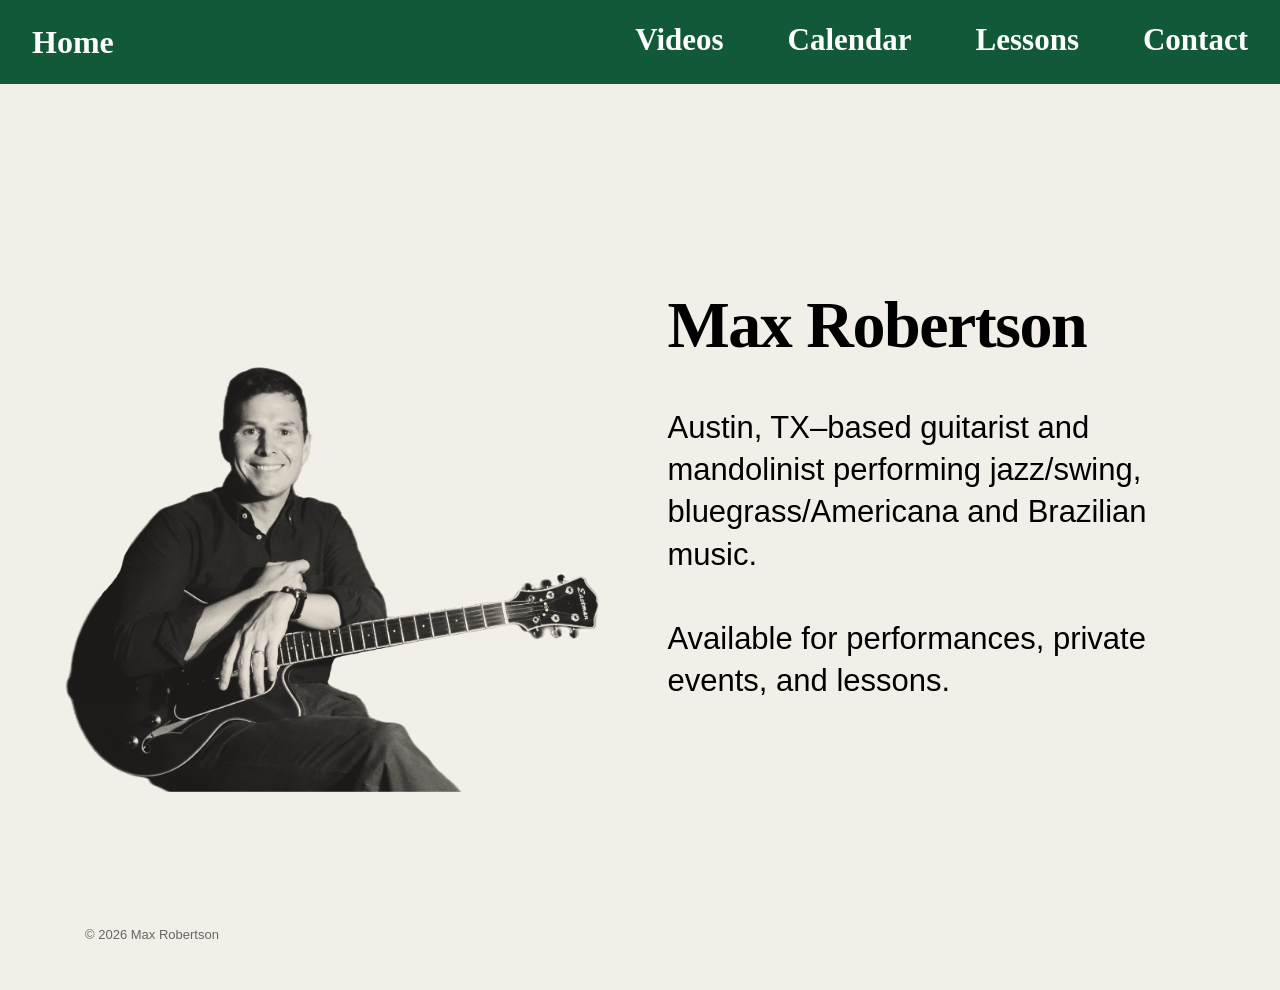
==== index.html @ 99ddce04 "Add files via upload" ====
<!doctype html>
<html lang="en">
<head>
  <meta charset="utf-8">
  <meta name="viewport" content="width=device-width, initial-scale=1">
  <title>Max Robertson</title>
  <link rel="stylesheet" href="style.css">
</head>
<body>
  <header class="site-header">
    <a class="brand" href="index.html">Home</a>
    <nav>
      <a class="" href="videos.html">Videos</a>
      <a class="" href="calendar.html">Calendar</a>
      <a class="" href="lessons.html">Lessons</a>
      <a class="" href="contact.html">Contact</a>
    </nav>
  </header>

  <main class="hero">
    <div class="hero-photo"><img src="images/max-robertson.png" alt="Max Robertson with guitar"></div>
    <div class="hero-copy">
      <h1>Max Robertson</h1>
      <p>Austin, TX–based guitarist and mandolinist performing jazz/swing, bluegrass/Americana and Brazilian music.</p>
      <p>Available for performances, private events, and lessons.</p>
    </div>
  </main>

  <footer>© 2026 Max Robertson</footer>
</body>
</html>
---- style.css ----
*{box-sizing:border-box}
:root{--bg:#F2EFE9;--green:#125A37;--text:#000;--muted:#444;--line:#cfcac1}
html,body{margin:0;min-height:100%;background:var(--bg);color:var(--text)}
body{font-family:Arial,Helvetica,sans-serif;line-height:1.5}
.site-header{height:84px;background:var(--green);display:flex;align-items:center;justify-content:space-between;padding:0 32px;color:#fff}
.brand,nav a{font-family:Georgia,'Times New Roman',serif;font-weight:700;color:#fff;text-decoration:none}
.brand{font-size:32px}
nav{display:flex;align-items:center;gap:64px}
nav a{font-size:31px;line-height:1;border-bottom:2px solid transparent;padding-bottom:3px}
nav a:hover,nav a.active{border-bottom-color:#fff}
.hero{max-width:1366px;min-height:calc(100vh - 84px);margin:0 auto;padding:105px 55px 55px;display:grid;grid-template-columns:1fr 1fr;gap:45px;align-items:center}
.hero-photo{height:550px;display:flex;align-items:flex-end;justify-content:center;overflow:hidden}
.hero-photo img{width:100%;height:100%;object-fit:contain;object-position:center bottom}
.hero-copy{padding:0 35px 0 5px;align-self:center}
.hero h1{font-family:Georgia,'Times New Roman',serif;font-size:66px;line-height:1.05;margin:0 0 48px;font-weight:700;letter-spacing:-1.5px}
.hero p{font-size:31px;line-height:1.36;margin:0 0 42px;max-width:570px}
.page{max-width:1200px;margin:0 auto;padding:70px 45px 100px}
.page h1{font-family:Georgia,'Times New Roman',serif;font-size:60px;line-height:1.05;margin:0 0 20px}
.intro{font-size:20px;color:var(--muted);margin:0 0 40px;max-width:700px}
.video-grid{display:grid;grid-template-columns:repeat(2,1fr);gap:30px}
.video{aspect-ratio:16/9;background:#111}.video iframe{width:100%;height:100%;border:0}
.calendar-placeholder{min-height:600px;border:1px dashed var(--line);display:grid;place-items:center;text-align:center;color:var(--muted);font-size:18px}
.lesson-page{display:grid;grid-template-columns:1fr 1fr;gap:70px;align-items:center}.lesson-photo{aspect-ratio:4/5;background:#e4e0d8;display:grid;place-items:center}.photo-placeholder{color:#888;letter-spacing:.12em;font-size:13px}.lesson-page h1{font-size:56px}.lesson-page p{font-size:21px;line-height:1.55}
.narrow{max-width:760px}form{display:grid;gap:10px}label{font-size:16px;margin-top:12px}input,textarea{width:100%;padding:12px;border:1px solid #aaa;background:#fff;font:inherit;font-size:17px}textarea{resize:vertical}.button{display:inline-block;margin-top:12px;padding:11px 18px;background:var(--green);color:#fff;border:0;font:inherit;cursor:pointer;text-decoration:none}
footer{max-width:1200px;margin:0 auto;padding:25px 45px 45px;color:#666;font-size:13px}
@media(max-width:800px){.site-header{height:auto;min-height:84px;padding:20px 22px;align-items:flex-start;gap:20px}.brand{font-size:27px}nav{gap:18px;flex-wrap:wrap;justify-content:flex-end}nav a{font-size:22px}.hero{grid-template-columns:1fr;min-height:auto;padding:45px 25px 65px;gap:20px}.hero-photo{height:440px}.hero-copy{padding:0}.hero h1{font-size:48px;margin-bottom:30px}.hero p{font-size:24px}.page{padding:50px 25px 80px}.page h1{font-size:46px}.video-grid{grid-template-columns:1fr}.lesson-page{grid-template-columns:1fr;gap:35px}.lesson-page h1{font-size:46px}footer{padding:25px}}
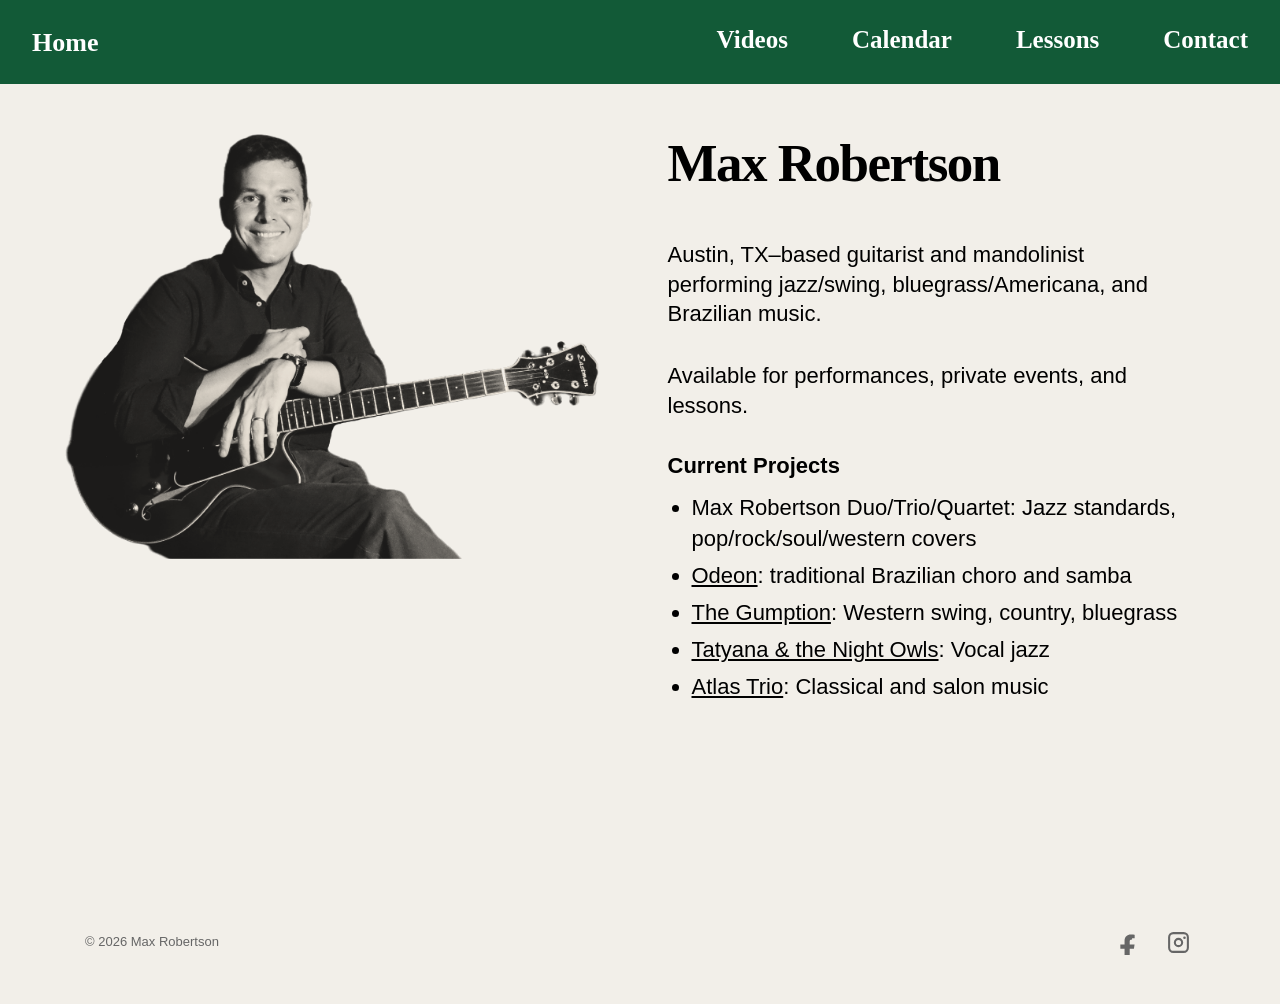
==== commit 24bd0be1: "Add files via upload" ====
--- a/index.html
+++ b/index.html
@@ -16,16 +16,34 @@
       <a class="" href="contact.html">Contact</a>
     </nav>
   </header>
-
   <main class="hero">
     <div class="hero-photo"><img src="images/max-robertson.png" alt="Max Robertson with guitar"></div>
     <div class="hero-copy">
       <h1>Max Robertson</h1>
-      <p>Austin, TX–based guitarist and mandolinist performing jazz/swing, bluegrass/Americana and Brazilian music.</p>
+      <p>Austin, TX–based guitarist and mandolinist performing jazz/swing, bluegrass/Americana, and Brazilian music.</p>
       <p>Available for performances, private events, and lessons.</p>
+      <section class="projects">
+        <h2>Current Projects</h2>
+        <ul>
+          <li>Max Robertson Duo/Trio/Quartet: Jazz standards, pop/rock/soul/western covers</li>
+          <li><a href="https://www.adamcarneymusic.com/odeon" target="_blank" rel="noopener noreferrer">Odeon</a>: traditional Brazilian choro and samba</li>
+          <li><a href="https://thegumptionmusic.com/" target="_blank" rel="noopener noreferrer">The Gumption</a>: Western swing, country, bluegrass</li>
+          <li><a href="https://austintxjazz.wixsite.com/tatyanightowls" target="_blank" rel="noopener noreferrer">Tatyana &amp; the Night Owls</a>: Vocal jazz</li>
+          <li><a href="https://epkbuilder.com/site/the-atlas-trio-concert-series" target="_blank" rel="noopener noreferrer">Atlas Trio</a>: Classical and salon music</li>
+        </ul>
+      </section>
     </div>
   </main>
-
-  <footer>© 2026 Max Robertson</footer>
+  <footer>
+  <span>© 2026 Max Robertson</span>
+  <div class="social-links" aria-label="Social media">
+    <a href="https://www.facebook.com/profile.php?id=7933307" target="_blank" rel="noopener noreferrer" aria-label="Facebook" title="Facebook">
+      <svg viewBox="0 0 24 24" aria-hidden="true"><path d="M13.5 8H16V4.5c-.43-.06-1.91-.17-3.64-.17-3.6 0-6.07 2.2-6.07 6.24V14H2.25v3.92h4.04V24h4.94v-6.08h4.04L15.9 14h-4.67v-3.08c0-1.14.31-1.92 2.27-1.92z"/></svg>
+    </a>
+    <a href="https://www.instagram.com/maxmandolin/" target="_blank" rel="noopener noreferrer" aria-label="Instagram" title="Instagram">
+      <svg viewBox="0 0 24 24" aria-hidden="true"><path d="M7 2h10a5 5 0 0 1 5 5v10a5 5 0 0 1-5 5H7a5 5 0 0 1-5-5V7a5 5 0 0 1 5-5zm0 2a3 3 0 0 0-3 3v10a3 3 0 0 0 3 3h10a3 3 0 0 0 3-3V7a3 3 0 0 0-3-3H7zm5 3.5A4.5 4.5 0 1 1 12 16.5 4.5 4.5 0 0 1 12 7.5zm0 2A2.5 2.5 0 1 0 12 14.5 2.5 2.5 0 0 0 12 9.5zM17.75 6.25a1.25 1.25 0 1 1 0 2.5 1.25 1.25 0 0 1 0-2.5z"/></svg>
+    </a>
+  </div>
+</footer>
 </body>
 </html>
--- a/style.css
+++ b/style.css
@@ -4,23 +4,55 @@
 body{font-family:Arial,Helvetica,sans-serif;line-height:1.5}
 .site-header{height:84px;background:var(--green);display:flex;align-items:center;justify-content:space-between;padding:0 32px;color:#fff}
 .brand,nav a{font-family:Georgia,'Times New Roman',serif;font-weight:700;color:#fff;text-decoration:none}
-.brand{font-size:32px}
+.brand{font-size:26px}
 nav{display:flex;align-items:center;gap:64px}
-nav a{font-size:31px;line-height:1;border-bottom:2px solid transparent;padding-bottom:3px}
+nav a{font-size:25px;line-height:1;border-bottom:2px solid transparent;padding-bottom:3px}
 nav a:hover,nav a.active{border-bottom-color:#fff}
-.hero{max-width:1366px;min-height:calc(100vh - 84px);margin:0 auto;padding:105px 55px 55px;display:grid;grid-template-columns:1fr 1fr;gap:45px;align-items:center}
-.hero-photo{height:550px;display:flex;align-items:flex-end;justify-content:center;overflow:hidden}
-.hero-photo img{width:100%;height:100%;object-fit:contain;object-position:center bottom}
-.hero-copy{padding:0 35px 0 5px;align-self:center}
-.hero h1{font-family:Georgia,'Times New Roman',serif;font-size:66px;line-height:1.05;margin:0 0 48px;font-weight:700;letter-spacing:-1.5px}
-.hero p{font-size:31px;line-height:1.36;margin:0 0 42px;max-width:570px}
+.hero{max-width:1366px;min-height:calc(100vh - 84px);margin:0 auto;padding:52px 55px 55px;display:grid;grid-template-columns:1fr 1fr;gap:45px;align-items:start}
+.hero-photo{height:605px;margin-top:-16px;display:flex;align-items:flex-end;justify-content:center;overflow:hidden}
+.hero-photo img{width:100%;height:100%;object-fit:contain;object-position:center top}
+.hero-copy{padding:0 35px 0 5px;align-self:start}
+.hero h1{font-family:Georgia,'Times New Roman',serif;font-size:53px;line-height:1.05;margin:0 0 48px;font-weight:700;letter-spacing:-1.5px}
+.hero p{font-family:Arial,Helvetica,sans-serif;font-size:22px;line-height:1.36;margin:0 0 32px;max-width:570px}
+.projects{margin-top:8px;max-width:650px}
+.projects h2{font-family:Arial,Helvetica,sans-serif;font-size:22px;line-height:1.2;margin:0 0 12px}
+.projects ul{margin:0;padding-left:24px}
+.projects li{font-family:Arial,Helvetica,sans-serif;font-size:22px;line-height:1.45;margin:5px 0}
+.projects a{color:inherit}
 .page{max-width:1200px;margin:0 auto;padding:70px 45px 100px}
 .page h1{font-family:Georgia,'Times New Roman',serif;font-size:60px;line-height:1.05;margin:0 0 20px}
 .intro{font-size:20px;color:var(--muted);margin:0 0 40px;max-width:700px}
 .video-grid{display:grid;grid-template-columns:repeat(2,1fr);gap:30px}
 .video{aspect-ratio:16/9;background:#111}.video iframe{width:100%;height:100%;border:0}
-.calendar-placeholder{min-height:600px;border:1px dashed var(--line);display:grid;place-items:center;text-align:center;color:var(--muted);font-size:18px}
-.lesson-page{display:grid;grid-template-columns:1fr 1fr;gap:70px;align-items:center}.lesson-photo{aspect-ratio:4/5;background:#e4e0d8;display:grid;place-items:center}.photo-placeholder{color:#888;letter-spacing:.12em;font-size:13px}.lesson-page h1{font-size:56px}.lesson-page p{font-size:21px;line-height:1.55}
+.calendar-embed{width:100%;height:1000px}
+.calendar-embed iframe{display:block;width:100%;height:100%;border:0}
+.lesson-page{display:grid;grid-template-columns:1fr 1fr;gap:70px;align-items:center}
+.lesson-photo{width:100%;max-width:560px;aspect-ratio:16/9;background:#e4e0d8;overflow:hidden}
+.lesson-photo img{width:100%;height:100%;object-fit:contain;display:block}
+.lesson-page h1{font-size:56px}.lesson-page p{font-size:21px;line-height:1.55}
 .narrow{max-width:760px}form{display:grid;gap:10px}label{font-size:16px;margin-top:12px}input,textarea{width:100%;padding:12px;border:1px solid #aaa;background:#fff;font:inherit;font-size:17px}textarea{resize:vertical}.button{display:inline-block;margin-top:12px;padding:11px 18px;background:var(--green);color:#fff;border:0;font:inherit;cursor:pointer;text-decoration:none}
-footer{max-width:1200px;margin:0 auto;padding:25px 45px 45px;color:#666;font-size:13px}
-@media(max-width:800px){.site-header{height:auto;min-height:84px;padding:20px 22px;align-items:flex-start;gap:20px}.brand{font-size:27px}nav{gap:18px;flex-wrap:wrap;justify-content:flex-end}nav a{font-size:22px}.hero{grid-template-columns:1fr;min-height:auto;padding:45px 25px 65px;gap:20px}.hero-photo{height:440px}.hero-copy{padding:0}.hero h1{font-size:48px;margin-bottom:30px}.hero p{font-size:24px}.page{padding:50px 25px 80px}.page h1{font-size:46px}.video-grid{grid-template-columns:1fr}.lesson-page{grid-template-columns:1fr;gap:35px}.lesson-page h1{font-size:46px}footer{padding:25px}}
+footer{max-width:1200px;margin:0 auto;padding:25px 45px 45px;color:#666;font-size:13px;display:flex;align-items:center;justify-content:space-between;gap:20px}
+.social-links{display:flex;align-items:center;gap:14px}
+.social-links a{display:inline-flex;align-items:center;justify-content:center;width:34px;height:34px;color:#666;text-decoration:none}
+.social-links a:hover{color:var(--green)}
+.social-links svg{width:25px;height:25px;fill:currentColor}
+@media(max-width:800px){
+.site-header{height:auto;min-height:84px;padding:20px 22px;align-items:flex-start;gap:20px}
+.brand{font-size:22px}
+nav{gap:18px;flex-wrap:wrap;justify-content:flex-end}
+nav a{font-size:18px}
+.hero{grid-template-columns:1fr;min-height:auto;padding:45px 25px 65px;gap:20px;align-items:start}
+.hero-photo{height:480px;margin-top:0}
+.hero-copy{padding:0}
+.hero h1{font-size:42px;margin-bottom:30px}
+.hero p{font-size:22px}
+.projects h2{font-size:22px}
+.projects li{font-size:22px}
+.page{padding:50px 25px 80px}
+.page h1{font-size:46px}
+.video-grid{grid-template-columns:1fr}
+.lesson-page{grid-template-columns:1fr;gap:35px}
+.lesson-page h1{font-size:46px}
+.calendar-embed{height:800px}
+footer{padding:25px;flex-wrap:wrap}
+}
